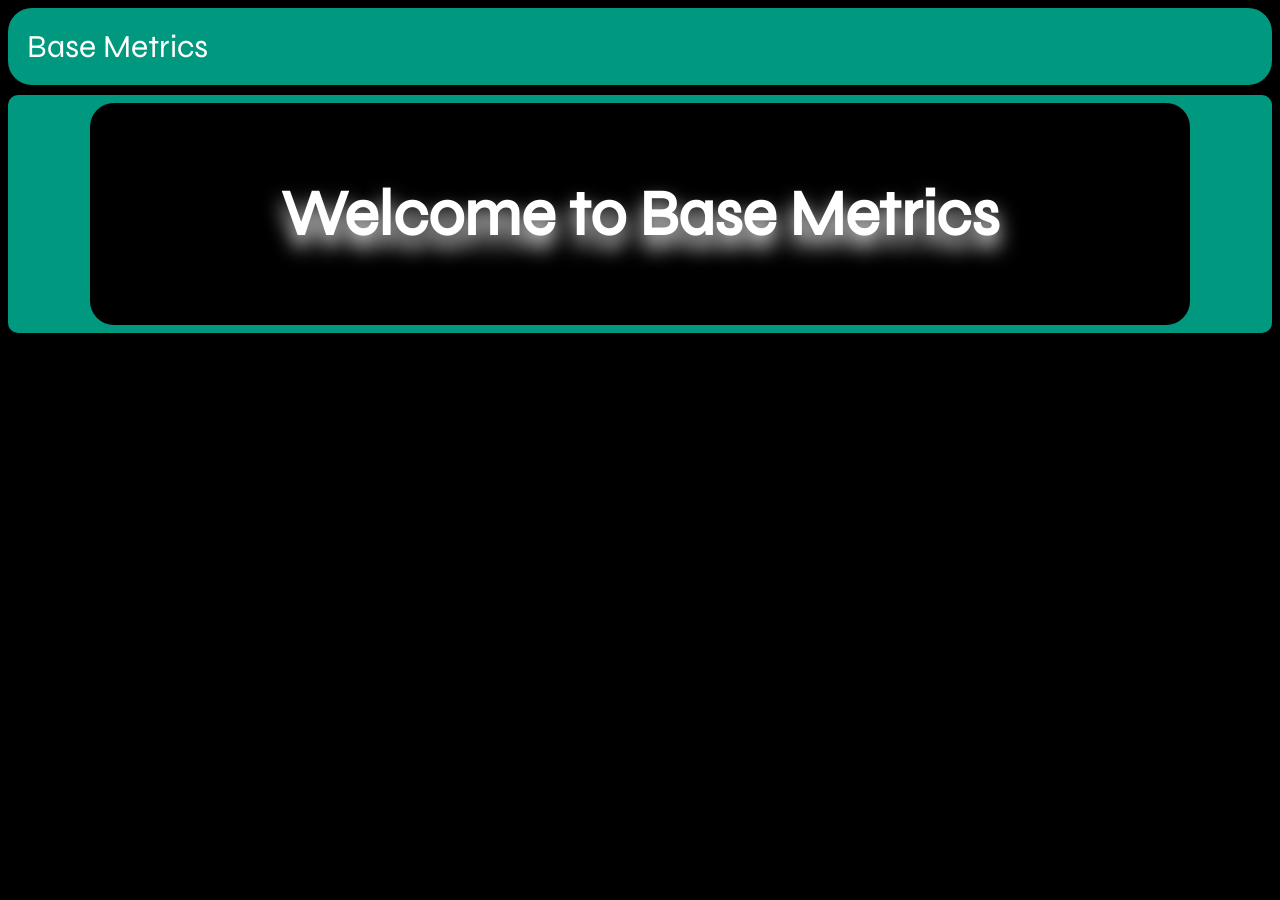
==== src/main/resources/static/index.html @ 24067b5e "ui" ====
<!DOCTYPE html>
<html lang="en">
<head>
    <meta charset="UTF-8" />
    <meta name="viewport" content="width=device-width, initial-scale=1" />
    <title>Base Metrics</title>
    <link rel="stylesheet" href="styles.css" />
    <script type = "text/javascript" src="script.js"></script>
</head>
<body>
    <main>

        <div class="navbar">
            <div class="home-nav-page">Base Metrics</div>
        </div>

        <div class="container">
            <div class="welcome-container">
                <h2 class ="welcome-message">Welcome to Base Metrics</h2>
            </div>
            <div class="recent-performers">

            </div>
        </div>



    </main>
</body>
</html>
---- src/main/resources/static/styles.css ----
@font-face{
    font-family: 'Syne';
    src: url('./fonts/Syne-VariableFont_wght.ttf') format('truetype');
    font-weight: normal;
    font-style: normal;
    font-display: swap;
}

body {
    background: #000000;
    font-family: 'Syne', sans-serif;
    box-sizing: border-box;
}

h1 {
    color: white;
    font-family: 'Syne', sans-serif;
}

.navbar{
    border-radius: 1.5rem;
    background: #00987e;
    display: flex;
    margin-bottom: 10px;
}

.home-nav-page{
    font-size: 2rem;
    color: white;
    padding: 1.2rem;
    display: inline-block;
}

.container{
    display: flex;
    border-radius: 10px;
    padding: .5rem;
    justify-content: center;
    background: rgb(0, 152, 126);
    margin: 0 auto;
}

.welcome-container{
    max-width: 85%;
    width: 100%;
    border-radius: 1.5rem;
    background: black;
    display: flex;
    padding: 1.2rem;
    justify-content: center;
}

.welcome-message{
    color: white;
    font-size: 4rem;
    text-shadow: 0 12px 20px rgb(255, 255, 255);
}
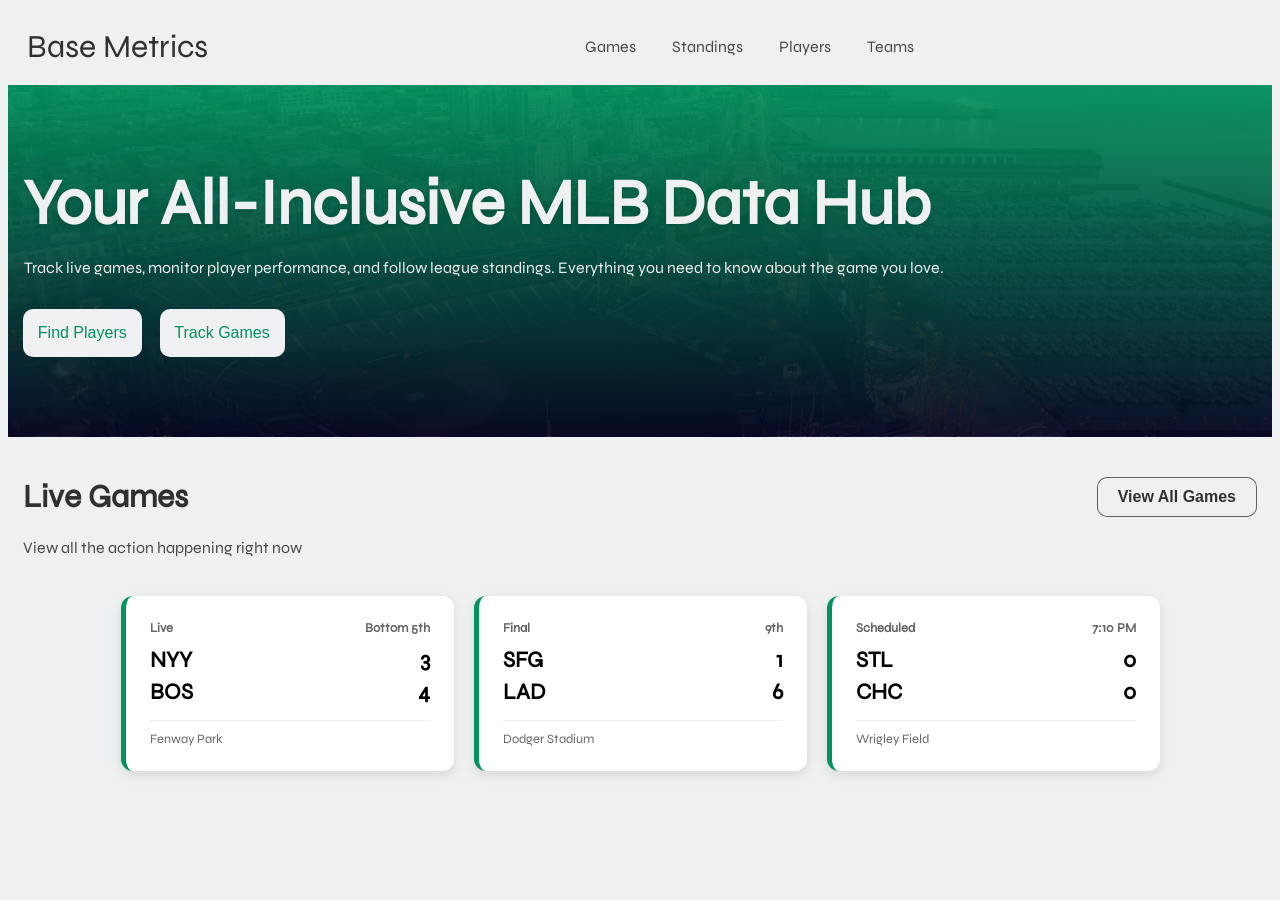
==== commit ac36b755: "landing page update" ====
--- a/src/main/resources/static/index.html
+++ b/src/main/resources/static/index.html
@@ -6,24 +6,46 @@
     <title>Base Metrics</title>
     <link rel="stylesheet" href="styles.css" />
     <script type = "text/javascript" src="script.js"></script>
-</head>
+    <script type="text/javascript">
+        document.addEventListener('DOMContentLoaded', function()
+        {
+            allLiveGames();
+        }, false);
+
+    </script></head>
 <body>
     <main>
 
         <div class="navbar">
             <div class="home-nav-page">Base Metrics</div>
+
+            <div class="multi-nav-page">
+                <div class="games-nav-page">Games</div>
+                <div class="standings-nav-page">Standings</div>
+                <div class="players-nav-page">Players</div>
+                <div class="teams-nav-page">Teams</div>
+            </div>
+
         </div>
 
-        <div class="container">
-            <div class="welcome-container">
-                <h2 class ="welcome-message">Welcome to Base Metrics</h2>
-            </div>
-            <div class="recent-performers">
+        <div class="welcome-container">
 
-            </div>
+            <h1 id="welcome-title">Your All-Inclusive MLB Data Hub</h1>
+            <p id="welcome-message">Track live games, monitor player performance, and follow league standings.  Everything you need to know about the game you love.</p>
+            <button id="welcome-stats-button">Find Players</button>
+            <button id="welcome-games-button">Track Games</button>
+
         </div>
 
+        <div class="games-container">
+            <div class="games-header">
+                <h1 id="games-title">Live Games</h1>
+                <button id="games-view-all-button">View All Games</button>
+                <p id="games-message">View all the action happening right now</p>
+            </div>
 
+            <div class="games-all-cards"></div>
+        </div>
 
     </main>
 </body>
--- a/src/main/resources/static/styles.css
+++ b/src/main/resources/static/styles.css
@@ -7,7 +7,7 @@
 }
 
 body {
-    background: #000000;
+    background: #eff0f1;
     font-family: 'Syne', sans-serif;
     box-sizing: border-box;
 }
@@ -18,40 +18,226 @@
 }
 
 .navbar{
-    border-radius: 1.5rem;
-    background: #00987e;
-    display: flex;
+    border-radius: .1rem;
+    background: #eff0f1;
+    display: flex;
+    align-items: center;
+}
+
+.home-nav-page, .multi-nav-page{
+    font-size: 2rem;
+    color: rgba(0, 0, 0, 0.8);
+    padding: 1.2rem;
+    display: inline-block;
+}
+
+.home-nav-page {
+    cursor: pointer;
+}
+.home-nav-page:hover {
+    cursor: pointer;
+    transform: scale(1.05);
+    transition: ease .3s;
+}
+
+.multi-nav-page{
+    display: flex;
+    align-items: center;
+    justify-content: center;
+    flex-grow: 1;
+    flex-wrap: wrap;
+    gap: 20px;
+    flex-direction: row;
+}
+
+.games-nav-page, .players-nav-page, .players-nav-page,
+.standings-nav-page, .teams-nav-page{
+    font-size: 1rem;
+    color: rgba(0, 0, 0, 0.7);
+    display: inline-block;
+    align-items: center;
+    justify-content: center;
+    padding: .5rem;
+    cursor: pointer;
+}
+.games-nav-page:hover, .players-nav-page:hover,
+.standings-nav-page:hover, .teams-nav-page:hover{
+    transition: .3s ease;
+    transform: scale(1.3);
+}
+
+@media (max-width: 600px) {
+    .navbar {
+        flex-direction: column;
+        padding: 1rem 0;
+    }
+
+    .multi-nav-page {
+        width: 100%;
+        justify-content: center;
+        padding: 0;
+        margin-top: 0.5rem;
+    }
+
+    .multi-nav-page {
+        flex-direction: row;
+    }
+}
+
+.welcome-container{
+    position: relative;
+    width: 100%;
+    height: 30%;
+    justify-content: center;
+    align-content: center;
+    flex-direction: column;
+    overflow: hidden;
+    display: inline-block;
+    background-size: cover;
+    background-position: center;
+    background-image: linear-gradient(rgba(0, 147, 94, 0.92), rgba(7, 7, 35, 0.92)), url("./images/home.jpg");
+}
+
+.welcome-container img{
+    height: 100%;
+    width: 100%;
+    top: 0;
+    left: 0;
+    display: block;
+    opacity: 50%;
+    z-index: 0;
+    object-fit: cover;
+}
+
+#welcome-title{
+    margin-top: 5rem;
+    text-align: left;
+    color: #eff0f1;
+    margin-left: 15px;
+    font-weight: bold;
+    font-size: 4rem;
+    text-shadow: 0 2px 6px rgba(0, 0, 0, 0.15);
+    margin-bottom: 0;
+}
+
+#welcome-message {
+    color: #eff0f1;
+    font-size: 1rem;
+    text-align: left;
+    display: flex;
+    padding: 1rem;
+    margin-top: 0;
+}
+
+
+#welcome-games-button, #welcome-stats-button {
+    border-radius: 10px;
+    background-color: #eff0f1;
+    color: rgb(0, 147, 94);
+    padding: .8rem;
+    display: inline-block;
+    justify-content: center;
+    margin-bottom: 5rem;
+    margin-left: 15px;
+    border: 2px solid transparent;
+    font-size: 1rem;
+    cursor: pointer;
+}
+
+#welcome-games-button:hover, #welcome-stats-button:hover {
+    border: 2px solid #eff0f1;
+    background-color: rgba(0, 0, 0, 0.6);
+    transition: .3s ease;
+}
+.games-container{
+    padding: 15px;
+}
+.games-header{
+    display: flex;
+    flex-wrap: wrap;
+    align-items: center;
+    justify-content: space-between;
+    margin-bottom: 1.5rem;
+}
+
+#games-view-all-button {
+    border-radius: 10px;
+    background-color: #eff0f1;
+    color: rgba(0, 0, 0, 0.8);
+    font-weight: bold;
+    padding: 10px 20px;
+    display: inline-block;
+    cursor: pointer;
+    justify-content: center;
+    margin-left: 15px;
+    border: 1px solid rgba(0, 0, 0, 0.6);
+    font-size: 1rem;
+}
+
+#games-view-all-button:hover {
+    border-radius: 10px;
+    background-color: rgba(0, 147, 94, 0.3);
+    border: 1px solid rgba(0, 0, 0, .7);
+    font-size: 1rem;
+    transform: scale(1.1);
+    transition: ease .3s;
+}
+
+#games-title {
+    color: rgba(0, 0, 0, 0.8);
+}
+
+#games-message {
+    flex-basis: 100%;
+    margin-top: 0;
+    margin-bottom: 15px;
+    color: rgba(0, 0, 0, 0.7);
+}
+
+.games-all-cards {
+    display: flex;
+    flex-wrap: wrap;
+    justify-content: center;
+    gap: 20px;
+    width: 100%;
+}
+
+.game-card {
+    background: #fff;
+    border-radius: 12px;
+    box-shadow: 0 4px 12px rgba(0,0,0,0.1);
+    width: 280px;         /* Fixed width for a card look */
+    padding: 1.5rem;
+    border-left: 5px solid rgb(0, 147, 94); /* Team-neutral blue accent */
+    transition: transform 0.2s;
+}
+
+.game-status {
+    font-size: 0.8rem;
+    font-weight: bold;
+    color: rgba(0, 0, 0, 0.6);
     margin-bottom: 10px;
-}
-
-.home-nav-page{
-    font-size: 2rem;
-    color: white;
-    padding: 1.2rem;
-    display: inline-block;
-}
-
-.container{
-    display: flex;
-    border-radius: 10px;
-    padding: .5rem;
-    justify-content: center;
-    background: rgb(0, 152, 126);
-    margin: 0 auto;
-}
-
-.welcome-container{
-    max-width: 85%;
-    width: 100%;
-    border-radius: 1.5rem;
-    background: black;
-    display: flex;
-    padding: 1.2rem;
-    justify-content: center;
-}
-
-.welcome-message{
-    color: white;
-    font-size: 4rem;
-    text-shadow: 0 12px 20px rgb(255, 255, 255);
+    text-transform: capitalize;
+    justify-content: space-between;
+    align-items: center;
+    display: flex;
+}
+
+
+.team-row {
+    display: flex;
+    justify-content: space-between;
+    align-items: center;
+    font-size: 1.4rem;
+    font-weight: 700;
+    margin: 5px 0;
+}
+
+
+.game-venue {
+    margin-top: 15px;
+    font-size: 0.8rem;
+    color: #666;
+    border-top: 1px solid #eee;
+    padding-top: 10px;
 }
